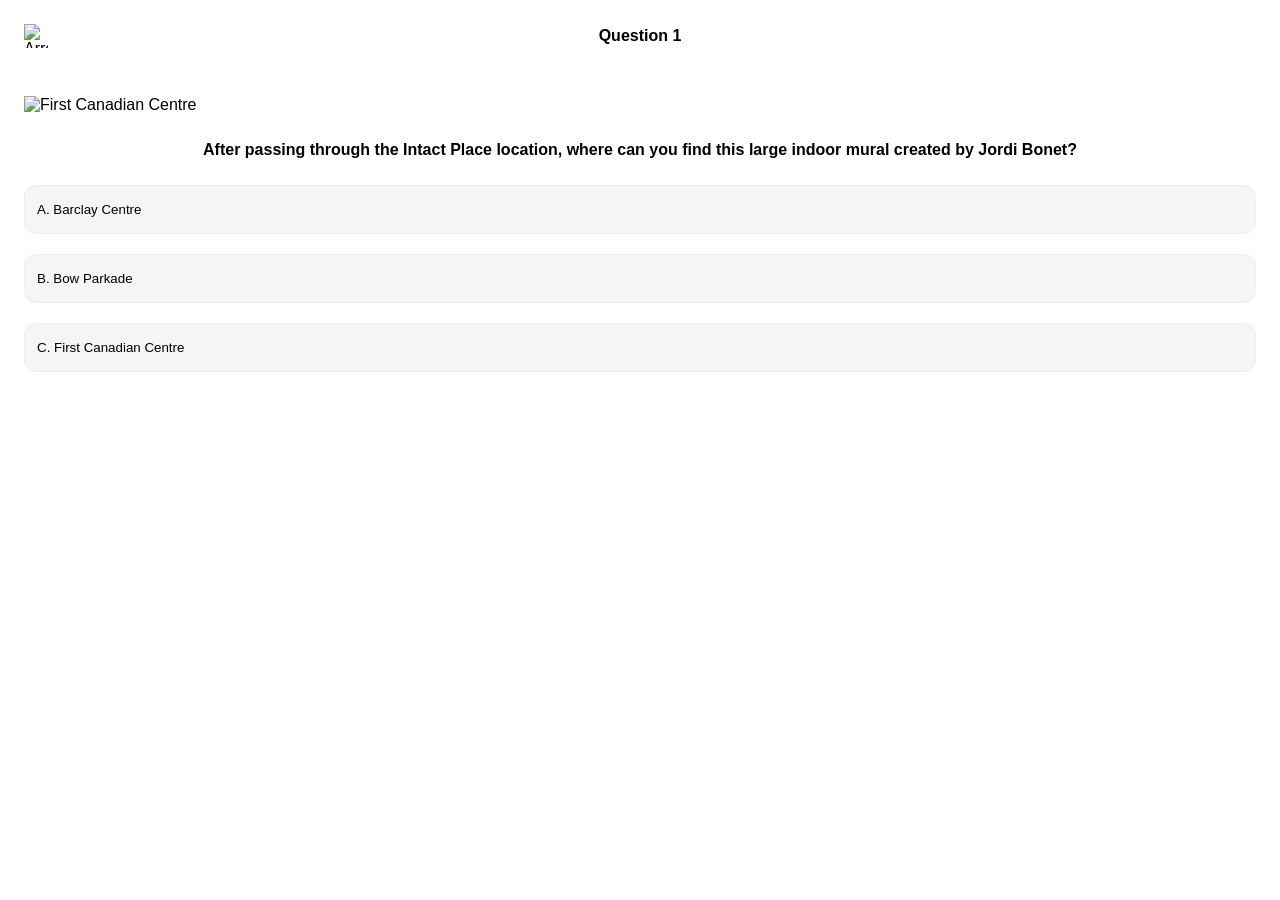
==== 3rd-street-question.html @ cbafeb95 "Add 3rd-street-question.html and 3rd-street.html" ====
<!DOCTYPE html>
<html lang="en">
	<head>
		<meta charset="UTF-8">
		<meta name="viewport" content="width=device-width, initial-scale=1.0">
        <!--This title should be changed to reflect the current question number-->
		<title>Question 1</title>
        <link rel="stylesheet" href="styles.css">
        <link rel="icon" href="favicon.png">
    <!-- head-end -->
  </head>
  <body>
    <header>
        <img src="vuesax/outline/arrow-left.svg" alt="Arrow Icon" style="width: 24px; height: 24px;">
        <!--This text should be changed to reflect the current question number-->
        <h6 style="
                display: inline-block;
                text-align: center;">Question 1</h6>
        <img src="vuesax/outline/arrow-left.svg" alt="Arrow Icon" style="width: 24px; height: 24px; opacity: 0">
        
    </header>

    <main>
        <section class="hero-banner">
            <figure style="
                margin: 0;
                width: 100%;
                position: relative;
                overflow: hidden;">
            <!--This image should be changed to reflect the current question number-->
            <img id="3rd-question-1-img" src="3rd-street/1.jpeg" alt="First Canadian Centre">

            <!--Image for questions 2-10
            <img id="3rd-question-2-img" src="3rd-street/2.jpeg" alt="Brookfield Place">

            <img id="3rd-question-3-img" src="3rd-street/3.jpeg" alt=" Calgary Co-op World of Whisky">

            <img id="3rd-question-4-img" src="3rd-street/4.jpeg" alt="Calgary Place II Building">

            <img id="3rd-question-5-img" src="3rd-street/5.jpeg" alt="Stock Exchange Tower">

            <img id="3rd-question-6-img" src="3rd-street/6.jpeg" alt="Fifth Avenue Place Building">

            <img id="3rd-question-7-img" src="3rd-street/7.jpeg" alt="Stephen Lowe Art Gallery">

            <img id="3rd-question-8-img" src="3rd-street/8.jpeg" alt="Stephen Avenue Place">

            <img id="3rd-question-9-img" src="3rd-street/9.jpeg" alt=" Devonian Gardens">

            <img id="3rd-question-10-img" src="3rd-street/10.jpeg" alt="Devonian Gardens">
            -->
            </figure>
        </section>

        <!-- Question 1 -->
        <section class="question-container" id="3rd-question-1">
            <h6 class="question" style="
                    text-align: center;
                    display: inline-block;">After passing through the Intact Place location, where can you find this large indoor mural created by Jordi Bonet?</h6>
            <ul class="answer-list">
                <button class="answer" id="wrong-answer">A. Barclay Centre
                </button>
                <button class="answer" id="wrong-answer">B. Bow Parkade
                </button>
                <button class="answer" id="correct-answer">C. First Canadian Centre
                </button>

            </ul>
        </section>

        <!-- Question 2-10 
        <section class="question-container" id="3rd-question-2">
            <h6 class="question" style="
                    text-align: center;
                    display: inline-block;">Which building features this glass-covered walkway connected to Calgary’s +15 Skywalk network?</h6>
            <ul class="answer-list">
                <button class="answer" id="wrong-answer">A. Suncor Energy Centre
                </button>
                <button class="answer" id="correct-answer">B. Brookfield Place
                </button>
                <button class="answer" id="wrong-answer">C. Fifth Avenue Place
                </button>

            </ul>
        </section>

        <section class="question-container" id="3rd-question-3">
            <h6 class="question" style="
                    text-align: center;
                    display: inline-block;">Which building do you pass through to find the “World of Whisky" store?</h6>
            <ul class="answer-list">
                <button class="answer" id="correct-answer">A. 333 Fifth Avenue SW
                </button>
                <button class="answer" id="wrong-answer">B. 404 Six Avenue SW
                </button>
                <button class="answer" id="wrong-answer">C. Intact Place
                </button>

            </ul>
        </section>

        <section class="question-container" id="3rd-question-4">
            <h6 class="question" style="
                    text-align: center;
                    display: inline-block;">Which building contains this circular atrium connecting several +15 skywalk pathways?</h6>
            <ul class="answer-list">
                <button class="answer" id="correct-answer">A. Fifth Avenue Place
                </button>
                <button class="answer" id="wrong-answer">B. Calgary Place
                </button>
                <button class="answer" id="wrong-answer">C. Bankers Hall
                </button>

            </ul>
        </section>

        <section class="question-container" id="3rd-question-5">
            <h6 class="question" style="
                    text-align: center;
                    display: inline-block;">In which building can you find this sculpture?</h6>
            <ul class="answer-list">
                <button class="answer" id="correct-answer">A. Stock Exchange Tower
                </button>
                <button class="answer" id="wrong-answer">B. Calgary Place
                </button>
                <button class="answer" id="wrong-answer">C. First Canadian Centre
                </button>

            </ul>
        </section>

        <section class="question-container" id="3rd-question-6">
            <h6 class="question" style="
                    text-align: center;
                    display: inline-block;">Which building has this food court?</h6>
            <ul class="answer-list">
                <button class="answer" id="correct-answer">A. Fifth Avenue Place</button>
                <button class="answer" id="wrong-answer">B. Bow Valley Square
                </button>
                <button class="answer" id="wrong-answer">C. The Core Shopping Centre
                </button>

            </ul>
        </section>

        <section class="question-container" id="3rd-question-7">
            <h6 class="question" style="
                    text-align: center;
                    display: inline-block;">Which building is home to this art gallery?</h6>
            <ul class="answer-list">
                <button class="answer" id="correct-answer">A. Bow Valley Square</button>
                <button class="answer" id="wrong-answer">B. Brookfield Place</button>
                <button class="answer" id="wrong-answer">C. Jamieson Place
                </button>

            </ul>
        </section>

        <section class="question-container" id="3rd-question-8">
            <h6 class="question" style="
                    text-align: center;
                    display: inline-block;">What location do you need to pass through to see this art piece?</h6>
            <ul class="answer-list">
                <button class="answer" id="wrong-answer">A. Bow Valley Square
                </button>
                <button class="answer" id="wrong-answer">B. Centrium Place
                </button>
                <button class="answer" id="correct-answer">C. Stephen Avenue Place
                </button>

            </ul>
        </section>

        <section class="question-container" id="3rd-question-9">
            <h6 class="question" style="
                    text-align: center;
                    display: inline-block;">What type of artwork is displayed in this collection at Devonian Gardens?</h6>
            <ul class="answer-list">
                <button class="answer" id="wrong-answer">A. Painted portraits
                </button>
                <button class="answer" id="correct-answer">B. Carved wooden masks
                </button>
                <button class="answer" id="wrong-answer">C. Bronze sculptures
                </button>

            </ul>
        </section>

        <section class="question-container" id="3rd-question-10">
            <h6 class="question" style="
                    text-align: center;
                    display: inline-block;">Where can you find this turtle sculpture?</h6>
            <ul class="answer-list">
                <button class="answer" id="wrong-answer">A. Glenbow Museum
                </button>
                <button class="answer" id="wrong-answer">B. Western Canadian Place
                </button>
                <button class="answer" id="correct-answer">C. Devonian Gardens
                </button>

            </ul>
        </section>
        -->
    </main>
---- styles.css ----
/* Layout */
*{
    box-sizing: border-box
}
body{
    margin: 0;
    padding: 0;
    box-sizing: border-box;
    font-family: Inter, sans-serif;
}
header{
    width: 100%;
    position: relative;
    display: flex;
    align-items: center;
    justify-content: center;
    padding: 24px;
    box-sizing: border-box;
    gap: 20px;
    text-align: center;


}
main{
    margin: 24px 24px;
    gap: 24px;
    position: relative;
    display: flex;
    flex-direction: column;
    align-items: flex-start;
    justify-content: center;
    text-align: center;
}
.text-container{
    width: 100%;
    position: relative;
    display: flex;
    flex-direction: column;
    align-items: flex-start;
    gap: 8px;
    text-align: center;
    color: #000;
}
.hero-banner img{
    width: 100%;
    height: auto;
    object-fit: cover;
    aspect-ratio: 16/9;
}

/* Typography */
@import url('https://fonts.googleapis.com/css2?family=Inter:ital,opsz,wght@0,14..32,100..900;1,14..32,100..900&display=swap');
h1,h2,h3,h4,h5,h6,p,span,small{
    width: 100%;
    position: relative;
    margin: 0;
    padding: 0;
    font-family: Inter, sans-serif;
}
h1{
    font-size: 48px;
    line-height: 145%;
    font-weight: 600;
    color: rgb(0, 0, 0);
}
h2{
    font-size: 40px;
    line-height: 145%;
    font-weight: 600;
    color: rgb(0, 0, 0);
}
h3{
    font-size: 32px;
    line-height: 145%;
    font-weight: 600;
    color: rgb(0, 0, 0);
}
h4{
    font-size: 24px;
    line-height: 145%;
    font-weight: 600;
    color: rgb(0, 0, 0);
}
h5{
    font-size: 20px;
    line-height: 145%;
    font-weight: 600;
    color: rgb(0, 0, 0);
}
h6{
    font-size: 16px;
    line-height: 145%;
    font-weight: 600;
    color: rgb(0, 0, 0);
}
p{
    font-size: 16px;
    line-height: 145%;
    font-weight: 400;
    color: rgb(0, 0, 0);
}
small{
    font-size: 14px;
    line-height: 145%;
    font-weight: 400;
    color: #737373;
}
span{
    font-size: 10px;
    line-height: 145%;
    font-weight: 400;
}

/* Components */
.option,.answer{
    width: 100%;
    position: relative;
    border-radius: 12px;
    background-color: #f5f5f5;
    border: 1px solid #ededed;
    box-sizing: border-box;
    overflow: hidden;
    display: flex;
    align-items: center;
    padding: 16px 12px;
    gap: 12px;
    text-align: left;
}
.primary-button, .checkin-button{
    width: 100%;
    position: relative;
    border-radius: 12px;
    background-color: #263d89;
    display: flex;
    align-items: center;
    justify-content: center;
    padding: 12px 16px;
    text-align: center;
    color: #fff;
    font-family: Inter, sans-serif;
    font-size: 16px;
    font-weight: 400;
    border: none;
}
.secondary-button{
    width: 100%;
    position: relative;
    border-radius: 12px;
    background-color: #ffffff;
    border: 2px solid rgba(0, 0, 0, 0.15);
    display: flex;
    align-items: center;
    justify-content: center;
    padding: 12px 16px;
    box-sizing: border-box;
    text-align: center;
    font-family: Inter, sans-serif;
    font-size: 16px;
    font-weight: 400;
    
}
.checkin-status{
    width: 100%;
    padding: 12px 16px;
    position: relative;
    border-radius: 12px;
    background-color: #E8F1F2;
    border: 1px solid #5CA4AC;
    color: #5CA4AC;
    cursor: not-allowed;
    align-items: center;
    text-align: left;
    display: flex;
    gap: 8px;
}

.location-list{
    position: relative;
    background-color: #fff;
    width: 100%;
    overflow: hidden;
    display: flex;
    flex-direction: column;
    align-items: flex-start;
    justify-content: center;
    gap: 32px;
    text-align: left;
    font-size: 16px;
    color: #000;
    font-family: Inter;
    padding-left: 0;
}

.location-card{
    width: 100%;
    position: relative;
    border-radius: 28px;
    border: 1px solid rgba(0, 0, 0, 0.1);
    box-sizing: border-box;
    overflow: hidden;
    display: flex;
    flex-direction: column;
    align-items: flex-start;
    padding: 16px;
    gap: 24px;
    text-align: left;
    font-size: 16px;
    color: #000;
}
.card-img{
    aspect-ratio: 16/9;
    width: 100%;
    height: auto;
    position: relative;
    border-radius: 16px;
    overflow: hidden;
    flex-shrink: 0;
    object-fit: cover;
}
.card-text{
    width: 100%;
    position: relative;
    display: flex;
    flex-direction: column;
    align-items: flex-start;
    gap: 8px;
    text-align: left;
    font-size: 16px;
    color: #000;
    font-family: Inter;
}
.question-container{
    width: 100%;
    display: flex;
    flex-direction: column;
    align-items: center;
    justify-content: center;
    gap: 24px;
}
.answer-list{
    width: 100%;
    list-style: none;
    padding: 0;
    margin: 0;
    display: flex;
    flex-direction: column;
    gap: 20px;
}
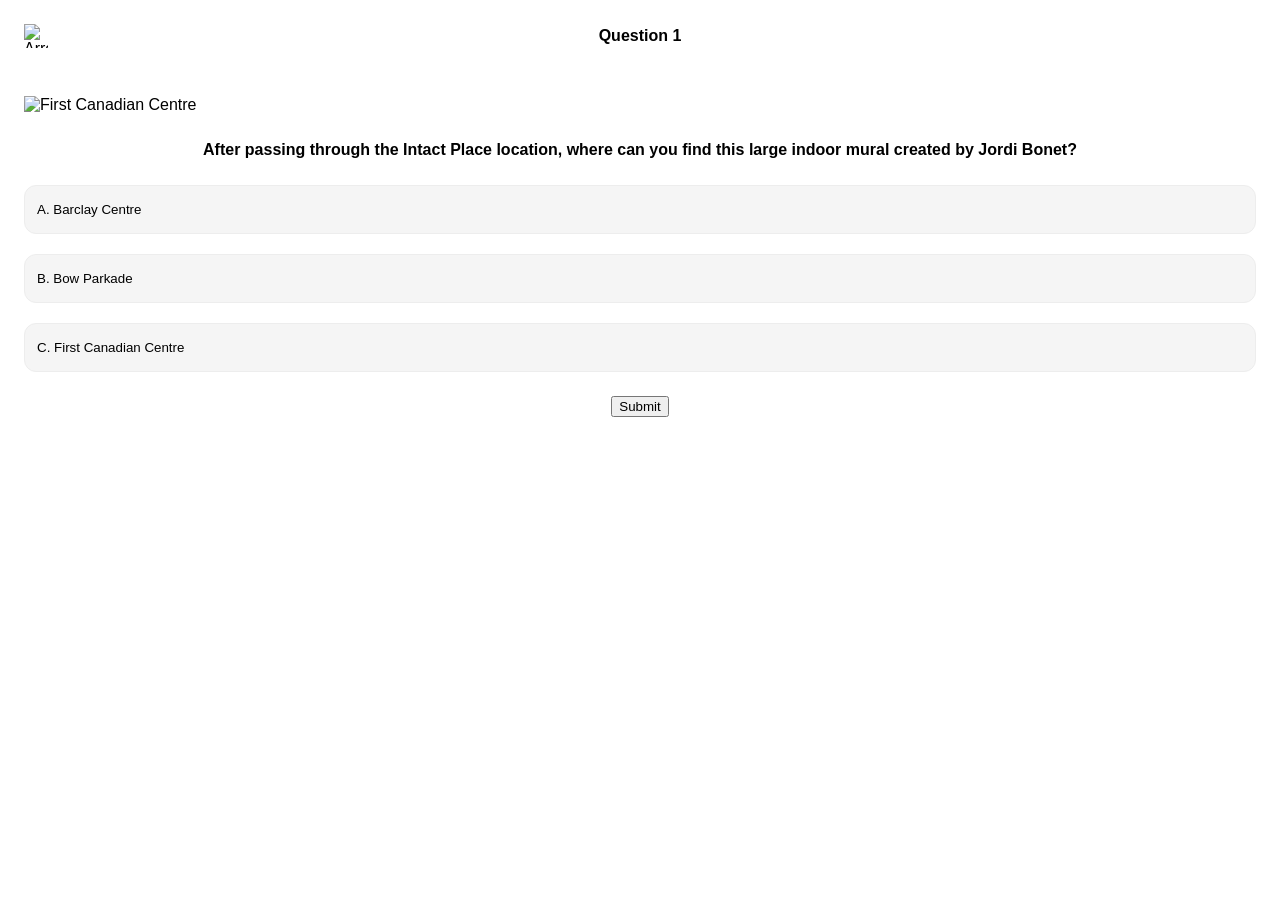
==== commit 98306c95: "update 3rd street and 3rd street question" ====
--- a/3rd-street-question.html
+++ b/3rd-street-question.html
@@ -66,6 +66,7 @@
                 </button>
 
             </ul>
+            <button class="submit-answer" id="submit-answer-1">Submit</button>
         </section>
 
         <!-- Question 2-10 
@@ -82,6 +83,7 @@
                 </button>
 
             </ul>
+            <button class="submit-answer" id="submit-answer-2">Submit</button>
         </section>
 
         <section class="question-container" id="3rd-question-3">
@@ -97,6 +99,7 @@
                 </button>
 
             </ul>
+            <button class="submit-answer" id="submit-answer-3">Submit</button>
         </section>
 
         <section class="question-container" id="3rd-question-4">
@@ -112,6 +115,7 @@
                 </button>
 
             </ul>
+            <button class="submit-answer" id="submit-answer-4">Submit</button>
         </section>
 
         <section class="question-container" id="3rd-question-5">
@@ -127,6 +131,7 @@
                 </button>
 
             </ul>
+            <button class="submit-answer" id="submit-answer-5">Submit</button>
         </section>
 
         <section class="question-container" id="3rd-question-6">
@@ -141,6 +146,7 @@
                 </button>
 
             </ul>
+            <button class="submit-answer" id="submit-answer-6">Submit</button>
         </section>
 
         <section class="question-container" id="3rd-question-7">
@@ -154,6 +160,7 @@
                 </button>
 
             </ul>
+            <button class="submit-answer" id="submit-answer-7">Submit</button>
         </section>
 
         <section class="question-container" id="3rd-question-8">
@@ -169,6 +176,7 @@
                 </button>
 
             </ul>
+            <button class="submit-answer" id="submit-answer-8">Submit</button>
         </section>
 
         <section class="question-container" id="3rd-question-9">
@@ -184,6 +192,7 @@
                 </button>
 
             </ul>
+            <button class="submit-answer" id="submit-answer-9">Submit</button>
         </section>
 
         <section class="question-container" id="3rd-question-10">
@@ -199,6 +208,7 @@
                 </button>
 
             </ul>
+            <button class="submit-answer" id="submit-answer-10">Submit</button>
         </section>
         -->
     </main>
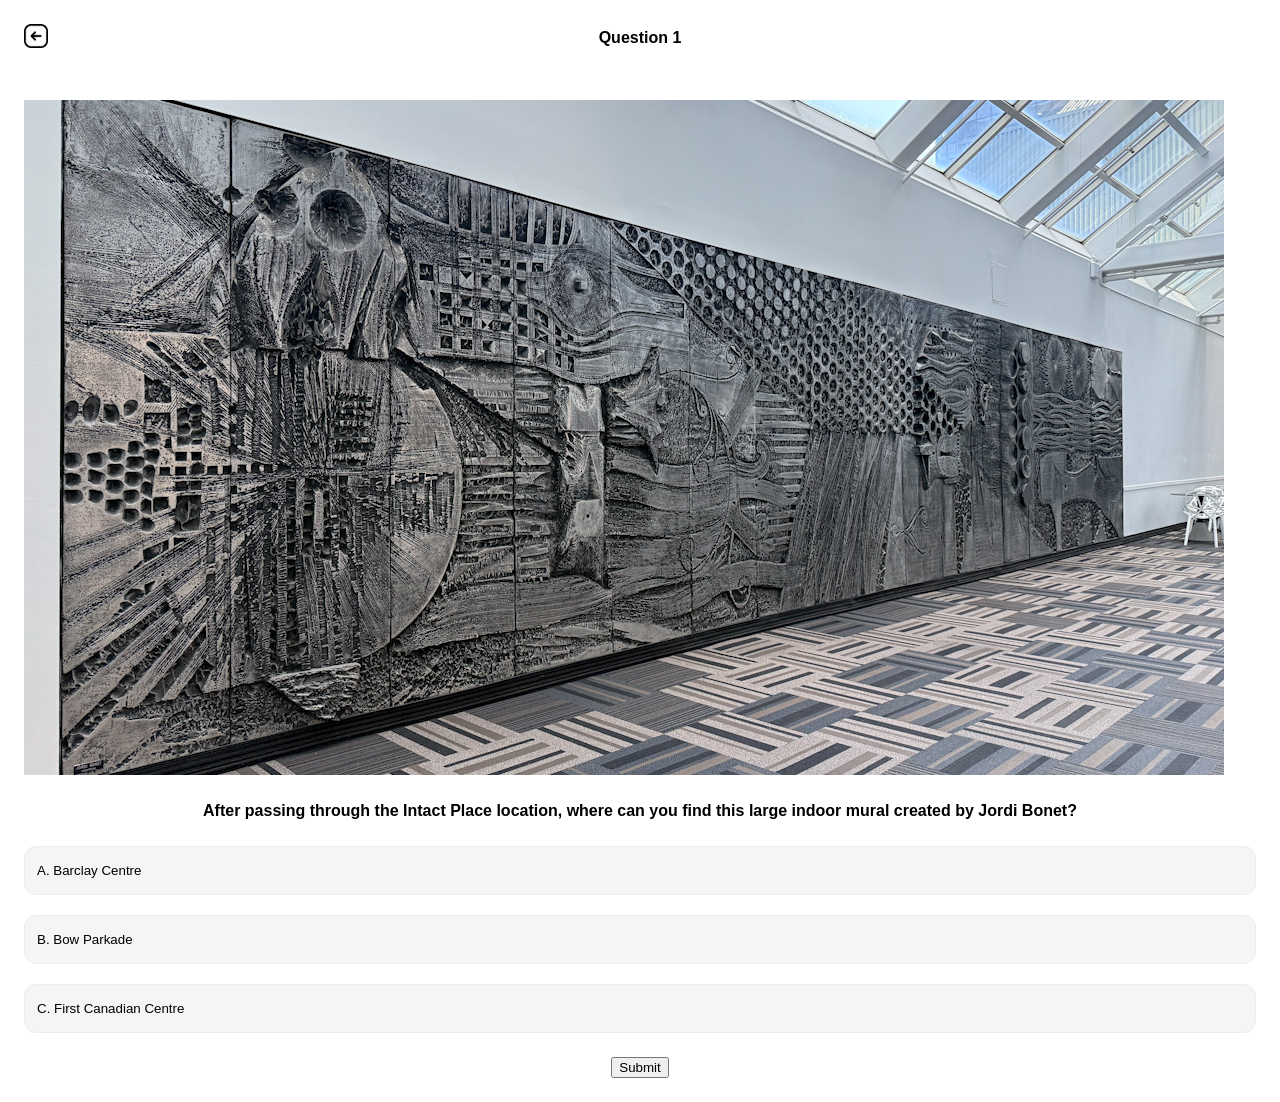
==== commit 8a9402d2: "connected specific check in to specific question" ====
--- a/3rd-street-question.html
+++ b/3rd-street-question.html
@@ -7,16 +7,18 @@
 		<title>Question 1</title>
         <link rel="stylesheet" href="styles.css">
         <link rel="icon" href="favicon.png">
+        <script src="script.js" defer></script>
     <!-- head-end -->
   </head>
   <body>
     <header>
-        <img src="vuesax/outline/arrow-left.svg" alt="Arrow Icon" style="width: 24px; height: 24px;">
+        <a href="3rd-street.html">
+        <img src="./images/temp/arrow-left.png" alt="Arrow Icon" style="width: 24px; height: 24px;"></a>
         <!--This text should be changed to reflect the current question number-->
-        <h6 style="
-                display: inline-block;
-                text-align: center;">Question 1</h6>
-        <img src="vuesax/outline/arrow-left.svg" alt="Arrow Icon" style="width: 24px; height: 24px; opacity: 0">
+        <h6 id="question-title" style="
+        display: inline-block;
+        text-align: center;">Question 1</h6>
+        <img src="./images/temp/arrow-left.png" alt="Arrow Icon" style="width: 24px; height: 24px; opacity: 0">
         
     </header>
 
@@ -28,32 +30,32 @@
                 position: relative;
                 overflow: hidden;">
             <!--This image should be changed to reflect the current question number-->
-            <img id="3rd-question-1-img" src="3rd-street/1.jpeg" alt="First Canadian Centre">
-
-            <!--Image for questions 2-10
-            <img id="3rd-question-2-img" src="3rd-street/2.jpeg" alt="Brookfield Place">
-
-            <img id="3rd-question-3-img" src="3rd-street/3.jpeg" alt=" Calgary Co-op World of Whisky">
-
-            <img id="3rd-question-4-img" src="3rd-street/4.jpeg" alt="Calgary Place II Building">
-
-            <img id="3rd-question-5-img" src="3rd-street/5.jpeg" alt="Stock Exchange Tower">
-
-            <img id="3rd-question-6-img" src="3rd-street/6.jpeg" alt="Fifth Avenue Place Building">
-
-            <img id="3rd-question-7-img" src="3rd-street/7.jpeg" alt="Stephen Lowe Art Gallery">
-
-            <img id="3rd-question-8-img" src="3rd-street/8.jpeg" alt="Stephen Avenue Place">
-
-            <img id="3rd-question-9-img" src="3rd-street/9.jpeg" alt=" Devonian Gardens">
-
-            <img id="3rd-question-10-img" src="3rd-street/10.jpeg" alt="Devonian Gardens">
-            -->
+            <img id="question-1-img" class="question-image" src="./images/3rd-street/optimized/1.jpg" alt="First Canadian Centre">
+
+          
+            <img id="question-2-img" class="question-image" src="./images/3rd-street/optimized/2.jpg" alt="Brookfield Place">
+
+            <img id="question-3-img" class="question-image" src="./images/3rd-street/optimized/3.jpg" alt=" Calgary Co-op World of Whisky">
+
+            <img id="question-4-img" class="question-image" src="./images/3rd-street/optimized/4.jpg" alt="Calgary Place II Building">
+
+            <img id="question-5-img" class="question-image" src="./images/3rd-street/optimized/5.jpg" alt="Stock Exchange Tower">
+
+            <img id="question-6-img" class="question-image" src="./images/3rd-street/optimized/6.jpg" alt="Fifth Avenue Place Building">
+
+            <img id="question-7-img" class="question-image" src="./images/3rd-street/optimized/7.jpg" alt="Stephen Lowe Art Gallery">
+
+            <img id="question-8-img" class="question-image" src="./images/3rd-street/optimized/8.jpg" alt="Stephen Avenue Place">
+
+            <img id="question-9-img" class="question-image" src="./images/3rd-street/optimized/9.jpg" alt=" Devonian Gardens">
+
+            <img id="question-10-img" class="question-image" src="./images/3rd-street/optimized/10.jpg" alt="Devonian Gardens">
+            
             </figure>
         </section>
 
         <!-- Question 1 -->
-        <section class="question-container" id="3rd-question-1">
+        <section id="question-1" class="question-container">
             <h6 class="question" style="
                     text-align: center;
                     display: inline-block;">After passing through the Intact Place location, where can you find this large indoor mural created by Jordi Bonet?</h6>
@@ -69,8 +71,8 @@
             <button class="submit-answer" id="submit-answer-1">Submit</button>
         </section>
 
-        <!-- Question 2-10 
-        <section class="question-container" id="3rd-question-2">
+        
+        <section id="question-2" class="question-container">
             <h6 class="question" style="
                     text-align: center;
                     display: inline-block;">Which building features this glass-covered walkway connected to Calgary’s +15 Skywalk network?</h6>
@@ -86,7 +88,7 @@
             <button class="submit-answer" id="submit-answer-2">Submit</button>
         </section>
 
-        <section class="question-container" id="3rd-question-3">
+        <section id="question-3" class="question-container">
             <h6 class="question" style="
                     text-align: center;
                     display: inline-block;">Which building do you pass through to find the “World of Whisky" store?</h6>
@@ -102,7 +104,7 @@
             <button class="submit-answer" id="submit-answer-3">Submit</button>
         </section>
 
-        <section class="question-container" id="3rd-question-4">
+        <section id="question-4" class="question-container">
             <h6 class="question" style="
                     text-align: center;
                     display: inline-block;">Which building contains this circular atrium connecting several +15 skywalk pathways?</h6>
@@ -118,7 +120,7 @@
             <button class="submit-answer" id="submit-answer-4">Submit</button>
         </section>
 
-        <section class="question-container" id="3rd-question-5">
+        <section id="question-5" class="question-container">
             <h6 class="question" style="
                     text-align: center;
                     display: inline-block;">In which building can you find this sculpture?</h6>
@@ -134,7 +136,7 @@
             <button class="submit-answer" id="submit-answer-5">Submit</button>
         </section>
 
-        <section class="question-container" id="3rd-question-6">
+        <section id="question-6" class="question-container">
             <h6 class="question" style="
                     text-align: center;
                     display: inline-block;">Which building has this food court?</h6>
@@ -149,7 +151,7 @@
             <button class="submit-answer" id="submit-answer-6">Submit</button>
         </section>
 
-        <section class="question-container" id="3rd-question-7">
+        <section id="question-7" class="question-container">
             <h6 class="question" style="
                     text-align: center;
                     display: inline-block;">Which building is home to this art gallery?</h6>
@@ -163,7 +165,7 @@
             <button class="submit-answer" id="submit-answer-7">Submit</button>
         </section>
 
-        <section class="question-container" id="3rd-question-8">
+        <section id="question-8" class="question-container">
             <h6 class="question" style="
                     text-align: center;
                     display: inline-block;">What location do you need to pass through to see this art piece?</h6>
@@ -179,7 +181,7 @@
             <button class="submit-answer" id="submit-answer-8">Submit</button>
         </section>
 
-        <section class="question-container" id="3rd-question-9">
+        <section id="question-9" class="question-container">
             <h6 class="question" style="
                     text-align: center;
                     display: inline-block;">What type of artwork is displayed in this collection at Devonian Gardens?</h6>
@@ -195,7 +197,7 @@
             <button class="submit-answer" id="submit-answer-9">Submit</button>
         </section>
 
-        <section class="question-container" id="3rd-question-10">
+        <section id="question-10" class="question-container">
             <h6 class="question" style="
                     text-align: center;
                     display: inline-block;">Where can you find this turtle sculpture?</h6>
@@ -210,5 +212,7 @@
             </ul>
             <button class="submit-answer" id="submit-answer-10">Submit</button>
         </section>
-        -->
+        
     </main>
+
+    
--- a/styles.css
+++ b/styles.css
@@ -245,4 +245,8 @@
     display: flex;
     flex-direction: column;
     gap: 20px;
+}
+.question-container,
+.hero-banner img {
+    display: none;
 }
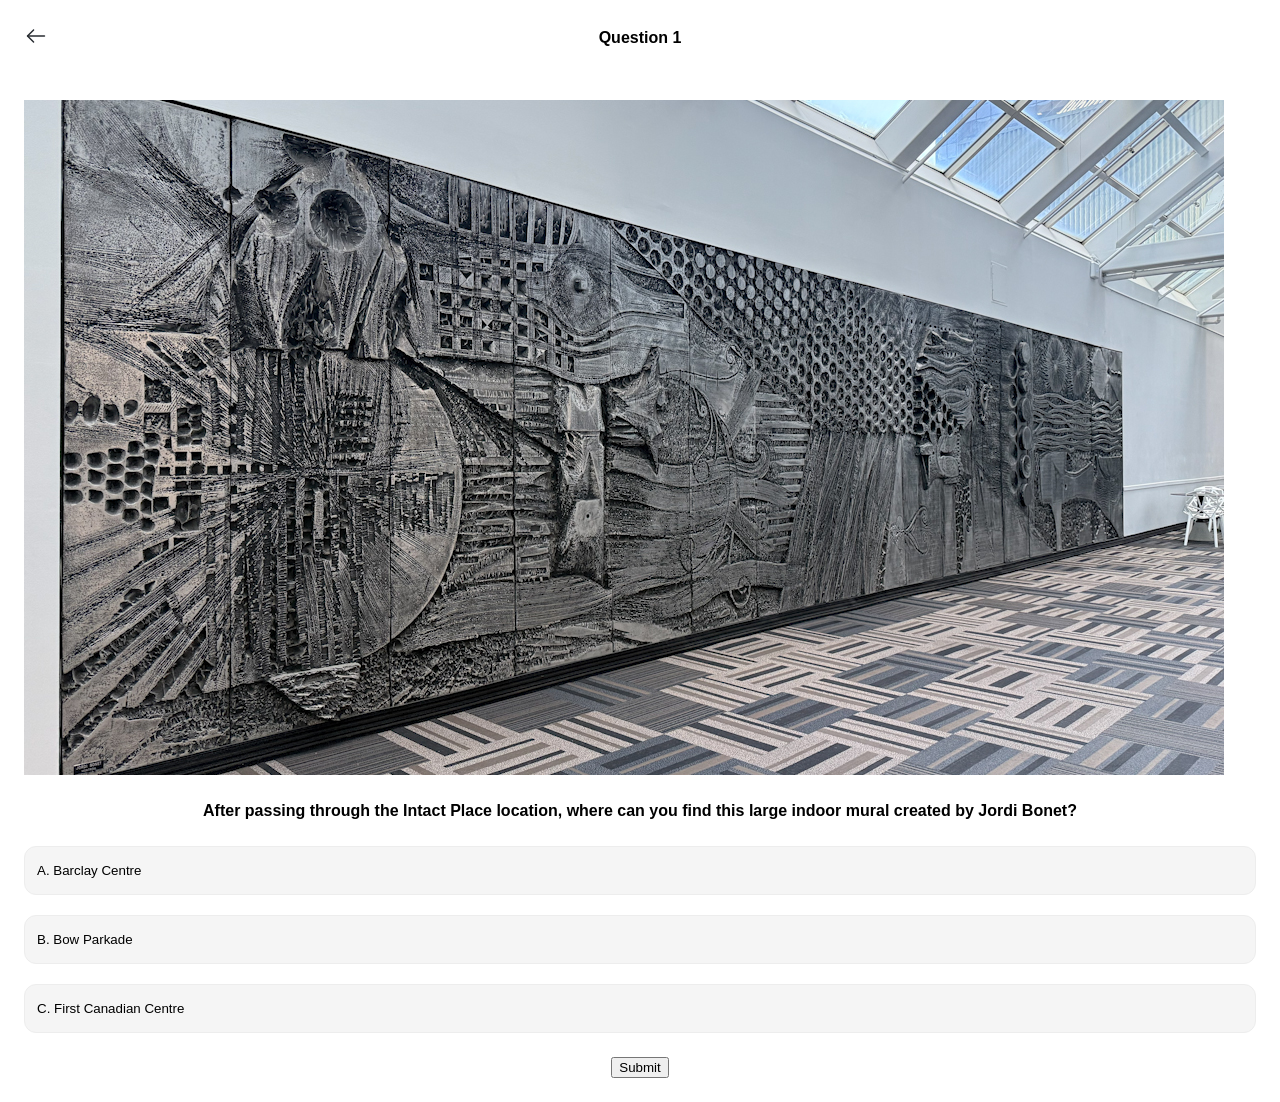
==== commit 7ab7a3b4: "updated arrow icons" ====
--- a/3rd-street-question.html
+++ b/3rd-street-question.html
@@ -13,7 +13,7 @@
   <body>
     <header>
         <a href="3rd-street.html">
-        <img src="./images/temp/arrow-left.png" alt="Arrow Icon" style="width: 24px; height: 24px;"></a>
+        <img src="./images/vuesax/outline/arrow-left.svg" alt="Arrow Icon" style="width: 24px; height: 24px;"></a>
         <!--This text should be changed to reflect the current question number-->
         <h6 id="question-title" style="
         display: inline-block;
@@ -60,11 +60,11 @@
                     text-align: center;
                     display: inline-block;">After passing through the Intact Place location, where can you find this large indoor mural created by Jordi Bonet?</h6>
             <ul class="answer-list">
-                <button class="answer" id="wrong-answer">A. Barclay Centre
-                </button>
-                <button class="answer" id="wrong-answer">B. Bow Parkade
-                </button>
-                <button class="answer" id="correct-answer">C. First Canadian Centre
+                <button class="answer wrong-answer">A. Barclay Centre
+                </button>
+                <button class="answer wrong-answer">B. Bow Parkade
+                </button>
+                <button class="answer correct-answer">C. First Canadian Centre
                 </button>
 
             </ul>
@@ -77,11 +77,11 @@
                     text-align: center;
                     display: inline-block;">Which building features this glass-covered walkway connected to Calgary’s +15 Skywalk network?</h6>
             <ul class="answer-list">
-                <button class="answer" id="wrong-answer">A. Suncor Energy Centre
-                </button>
-                <button class="answer" id="correct-answer">B. Brookfield Place
-                </button>
-                <button class="answer" id="wrong-answer">C. Fifth Avenue Place
+                <button class="answer wrong-answer">A. Suncor Energy Centre
+                </button>
+                <button class="answer correct-answer">B. Brookfield Place
+                </button>
+                <button class="answer wrong-answer">C. Fifth Avenue Place
                 </button>
 
             </ul>
@@ -93,11 +93,11 @@
                     text-align: center;
                     display: inline-block;">Which building do you pass through to find the “World of Whisky" store?</h6>
             <ul class="answer-list">
-                <button class="answer" id="correct-answer">A. 333 Fifth Avenue SW
-                </button>
-                <button class="answer" id="wrong-answer">B. 404 Six Avenue SW
-                </button>
-                <button class="answer" id="wrong-answer">C. Intact Place
+                <button class="answer correct-answer">A. 333 Fifth Avenue SW
+                </button>
+                <button class="answer wrong-answer">B. 404 Six Avenue SW
+                </button>
+                <button class="answer wrong-answer">C. Intact Place
                 </button>
 
             </ul>
@@ -109,11 +109,11 @@
                     text-align: center;
                     display: inline-block;">Which building contains this circular atrium connecting several +15 skywalk pathways?</h6>
             <ul class="answer-list">
-                <button class="answer" id="correct-answer">A. Fifth Avenue Place
-                </button>
-                <button class="answer" id="wrong-answer">B. Calgary Place
-                </button>
-                <button class="answer" id="wrong-answer">C. Bankers Hall
+                <button class="answer correct-answer">A. Fifth Avenue Place
+                </button>
+                <button class="answer wrong-answer">B. Calgary Place
+                </button>
+                <button class="answer wrong-answer">C. Bankers Hall
                 </button>
 
             </ul>
@@ -125,11 +125,11 @@
                     text-align: center;
                     display: inline-block;">In which building can you find this sculpture?</h6>
             <ul class="answer-list">
-                <button class="answer" id="correct-answer">A. Stock Exchange Tower
-                </button>
-                <button class="answer" id="wrong-answer">B. Calgary Place
-                </button>
-                <button class="answer" id="wrong-answer">C. First Canadian Centre
+                <button class="answer correct-answer">A. Stock Exchange Tower
+                </button>
+                <button class="answer wrong-answer">B. Calgary Place
+                </button>
+                <button class="answer wrong-answer">C. First Canadian Centre
                 </button>
 
             </ul>
@@ -141,10 +141,10 @@
                     text-align: center;
                     display: inline-block;">Which building has this food court?</h6>
             <ul class="answer-list">
-                <button class="answer" id="correct-answer">A. Fifth Avenue Place</button>
-                <button class="answer" id="wrong-answer">B. Bow Valley Square
-                </button>
-                <button class="answer" id="wrong-answer">C. The Core Shopping Centre
+                <button class="answer correct-answer">A. Fifth Avenue Place</button>
+                <button class="answer wrong-answer">B. Bow Valley Square
+                </button>
+                <button class="answer wrong-answer">C. The Core Shopping Centre
                 </button>
 
             </ul>
@@ -156,9 +156,9 @@
                     text-align: center;
                     display: inline-block;">Which building is home to this art gallery?</h6>
             <ul class="answer-list">
-                <button class="answer" id="correct-answer">A. Bow Valley Square</button>
-                <button class="answer" id="wrong-answer">B. Brookfield Place</button>
-                <button class="answer" id="wrong-answer">C. Jamieson Place
+                <button class="answer correct-answer">A. Bow Valley Square</button>
+                <button class="answer wrong-answer">B. Brookfield Place</button>
+                <button class="answer wrong-answer">C. Jamieson Place
                 </button>
 
             </ul>
@@ -170,11 +170,11 @@
                     text-align: center;
                     display: inline-block;">What location do you need to pass through to see this art piece?</h6>
             <ul class="answer-list">
-                <button class="answer" id="wrong-answer">A. Bow Valley Square
-                </button>
-                <button class="answer" id="wrong-answer">B. Centrium Place
-                </button>
-                <button class="answer" id="correct-answer">C. Stephen Avenue Place
+                <button class="answer wrong-answer">A. Bow Valley Square
+                </button>
+                <button class="answer wrong-answer">B. Centrium Place
+                </button>
+                <button class="answer correct-answer">C. Stephen Avenue Place
                 </button>
 
             </ul>
@@ -186,11 +186,11 @@
                     text-align: center;
                     display: inline-block;">What type of artwork is displayed in this collection at Devonian Gardens?</h6>
             <ul class="answer-list">
-                <button class="answer" id="wrong-answer">A. Painted portraits
-                </button>
-                <button class="answer" id="correct-answer">B. Carved wooden masks
-                </button>
-                <button class="answer" id="wrong-answer">C. Bronze sculptures
+                <button class="answer wrong-answer">A. Painted portraits
+                </button>
+                <button class="answer correct-answer">B. Carved wooden masks
+                </button>
+                <button class="answer wrong-answer">C. Bronze sculptures
                 </button>
 
             </ul>
@@ -202,11 +202,11 @@
                     text-align: center;
                     display: inline-block;">Where can you find this turtle sculpture?</h6>
             <ul class="answer-list">
-                <button class="answer" id="wrong-answer">A. Glenbow Museum
-                </button>
-                <button class="answer" id="wrong-answer">B. Western Canadian Place
-                </button>
-                <button class="answer" id="correct-answer">C. Devonian Gardens
+                <button class="answer wrong-answer">A. Glenbow Museum
+                </button>
+                <button class="answer wrong-answer">B. Western Canadian Place
+                </button>
+                <button class="answer correct-answer">C. Devonian Gardens
                 </button>
 
             </ul>
--- a/styles.css
+++ b/styles.css
@@ -246,7 +246,13 @@
     flex-direction: column;
     gap: 20px;
 }
-.question-container,
-.hero-banner img {
+.question-container {
     display: none;
+}
+.answer.selected {
+    border: 2px solid #263d89;
+    background-color: #e8ecff;
+}
+.checkin-button.completed {
+    background-color: #5CA4AC;
 }
